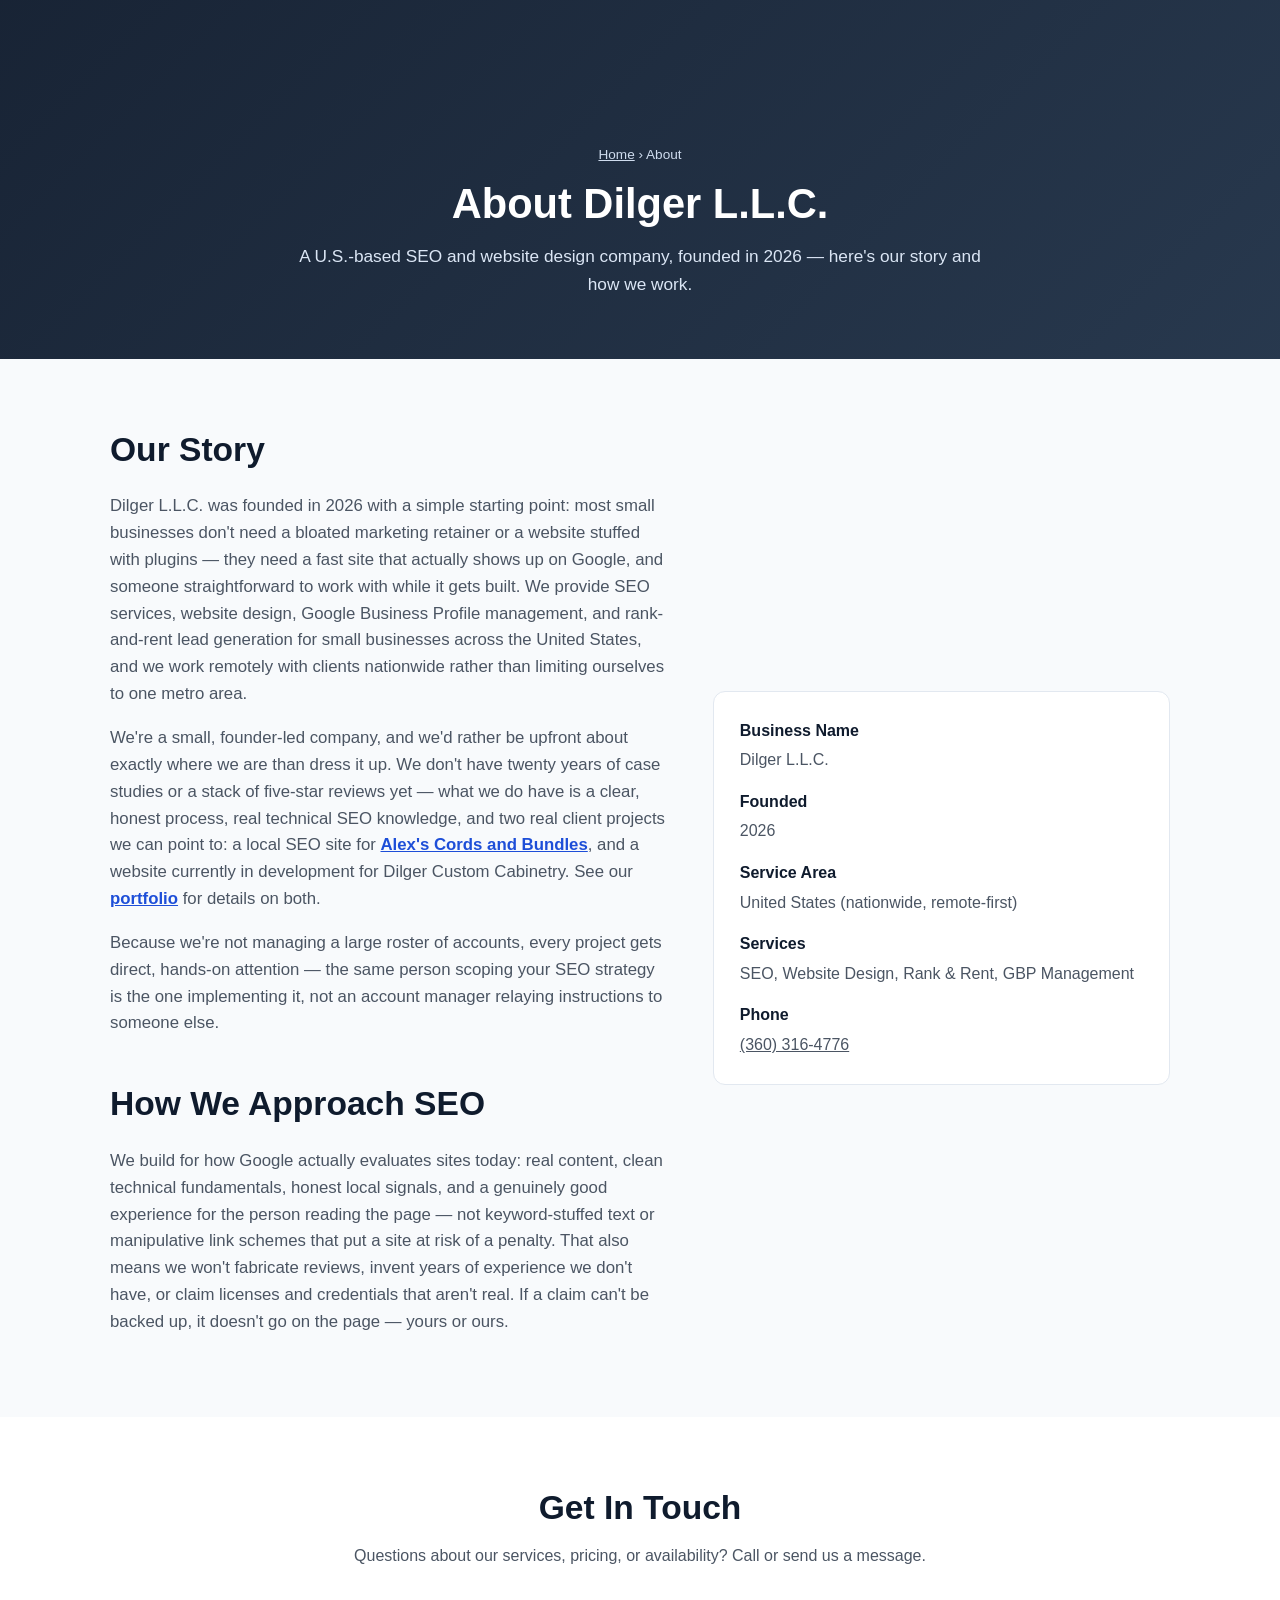
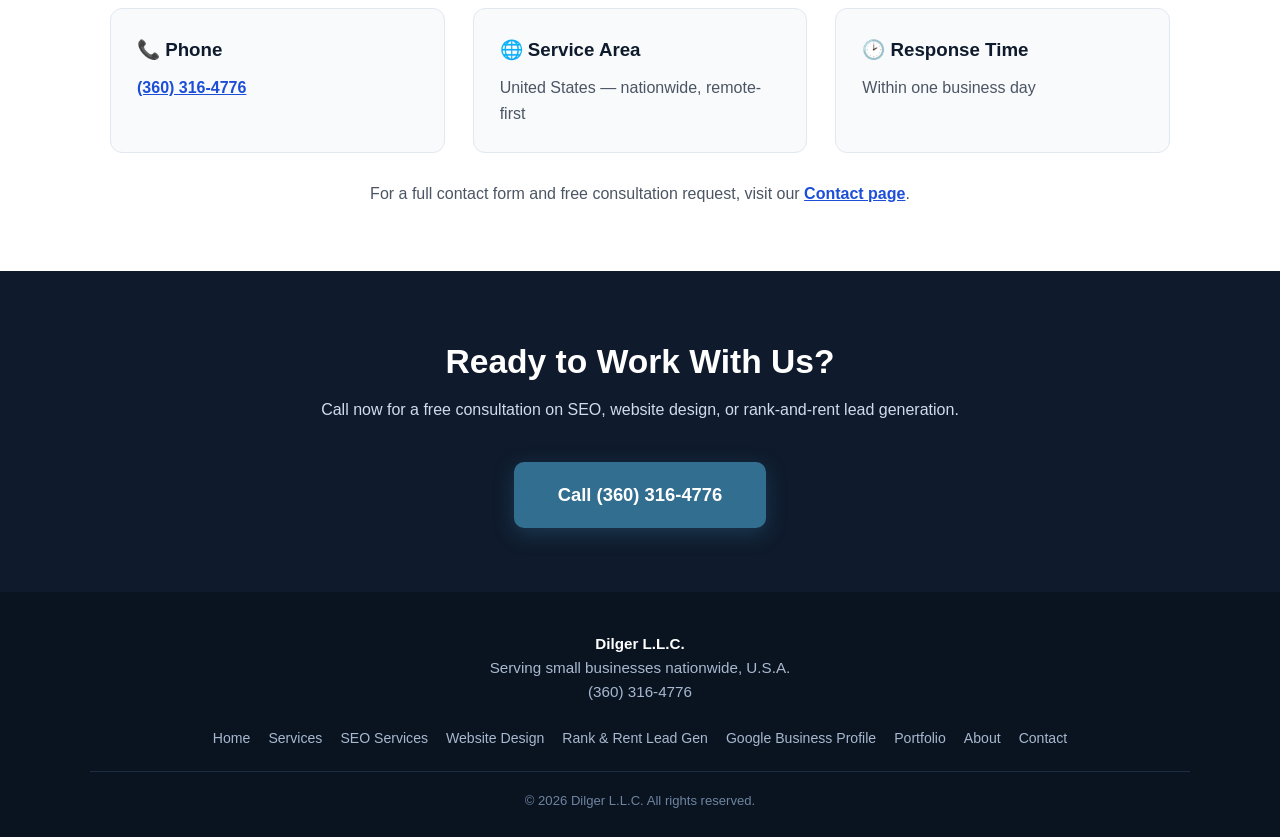
==== about.html @ 8f2fdc5e "Rebrand accent color to Columbia blue with new D-mark logo Replace the orange/rust accent palette wi" ====
<!DOCTYPE html>
<html lang="en">
<head>
<meta charset="UTF-8">
<meta name="viewport" content="width=device-width, initial-scale=1.0">

<script async src="https://www.googletagmanager.com/gtag/js?id=G-XXXXXXXXXX"></script>
<script>
  window.dataLayer = window.dataLayer || [];
  function gtag(){dataLayer.push(arguments);}
  gtag('js', new Date());
  gtag('config', 'G-XXXXXXXXXX');
</script>

<title>About Dilger L.L.C. | SEO &amp; Web Design Agency</title>
<meta name="description" content="Dilger L.L.C. is a U.S.-based SEO and website design company founded in 2026, helping small businesses get found and get more customers.">
<link rel="canonical" href="https://www.dilgerllc.com/about.html">

<meta property="og:type" content="website">
<meta property="og:title" content="About Dilger L.L.C. | SEO &amp; Web Design Agency">
<meta property="og:description" content="A U.S.-based SEO and website design company founded in 2026, helping small businesses get found and get more customers.">
<meta property="og:url" content="https://www.dilgerllc.com/about.html">
<meta property="og:image" content="https://www.dilgerllc.com/images/og-image.png">
<meta property="og:locale" content="en_US">

<meta name="twitter:card" content="summary_large_image">
<meta name="twitter:title" content="About Dilger L.L.C.">
<meta name="twitter:description" content="A U.S.-based SEO and website design company founded in 2026.">
<meta name="twitter:image" content="https://www.dilgerllc.com/images/og-image.png">

<link rel="icon" href="/favicon.svg" type="image/svg+xml">
<link rel="apple-touch-icon" href="/apple-touch-icon.png">

<script type="application/ld+json">
{
  "@context": "https://schema.org",
  "@type": "ProfessionalService",
  "name": "Dilger L.L.C.",
  "image": "https://www.dilgerllc.com/images/og-image.png",
  "telephone": "+1-360-316-4776",
  "foundingDate": "2026",
  "areaServed": { "@type": "Country", "name": "United States" },
  "url": "https://www.dilgerllc.com/about.html",
  "description": "Dilger L.L.C. is a U.S.-based SEO and website design company founded in 2026, helping small businesses get found and get more customers."
}
</script>
<link rel="stylesheet" href="css/main.css">
</head>
<body>

<header class="site-header">
  <div class="header-inner">
    <a href="index.html" class="brand">
      <svg class="brand-logo" viewBox="0 0 64 64" xmlns="http://www.w3.org/2000/svg" aria-hidden="true">
        <rect width="64" height="64" rx="14" fill="#0f1b2d"/>
        <text x="24" y="44" font-family="Arial, Helvetica, sans-serif" font-size="32" font-weight="800" fill="#b9d9eb" text-anchor="middle">D</text>
        <path d="M40 44 L48 52" stroke="#b9d9eb" stroke-width="6" fill="none" stroke-linecap="round"/>
        <path d="M48 52 L44 58" stroke="#b9d9eb" stroke-width="3.5" fill="none" stroke-linecap="round"/>
      </svg>
      Dilger <span>L.L.C.</span>
    </a>
    <button class="nav-toggle" id="navToggle" aria-label="Toggle navigation" aria-expanded="false">&#9776;</button>
    <nav class="main-nav" id="mainNav">
      <a href="services.html">Services</a>
      <a href="portfolio.html">Portfolio</a>
      <a href="about.html">About</a>
      <a href="contact.html">Contact</a>
      <a href="tel:+13603164776" class="call-btn" onclick="trackCall('header_phone_button')">Call (360) 316-4776</a>
    </nav>
  </div>
</header>

<main id="top">

  <section class="page-hero">
    <div class="container">
      <p class="breadcrumb"><a href="index.html">Home</a> &rsaquo; About</p>
      <h1>About Dilger L.L.C.</h1>
      <p class="subhead">A U.S.-based SEO and website design company, founded in 2026 &mdash; here's our story and how we work.</p>
    </div>
  </section>

  <section class="about-section">
    <div class="container">
      <div>
        <h2 class="section-title" style="text-align:left;">Our Story</h2>
        <p>Dilger L.L.C. was founded in 2026 with a simple starting point: most small businesses don't need a bloated marketing retainer or a website stuffed with plugins &mdash; they need a fast site that actually shows up on Google, and someone straightforward to work with while it gets built. We provide SEO services, website design, Google Business Profile management, and rank-and-rent lead generation for small businesses across the United States, and we work remotely with clients nationwide rather than limiting ourselves to one metro area.</p>
        <p>We're a small, founder-led company, and we'd rather be upfront about exactly where we are than dress it up. We don't have twenty years of case studies or a stack of five-star reviews yet &mdash; what we do have is a clear, honest process, real technical SEO knowledge, and two real client projects we can point to: a local SEO site for <a href="https://www.alexscordsbundles.com/" target="_blank" rel="noopener noreferrer" style="color:var(--brand-primary-dark); font-weight:600;">Alex's Cords and Bundles</a>, and a website currently in development for Dilger Custom Cabinetry. See our <a href="portfolio.html" style="color:var(--brand-primary-dark); font-weight:600;">portfolio</a> for details on both.</p>
        <p>Because we're not managing a large roster of accounts, every project gets direct, hands-on attention &mdash; the same person scoping your SEO strategy is the one implementing it, not an account manager relaying instructions to someone else.</p>

        <h2 class="section-title" style="text-align:left; margin-top:40px;">How We Approach SEO</h2>
        <p>We build for how Google actually evaluates sites today: real content, clean technical fundamentals, honest local signals, and a genuinely good experience for the person reading the page &mdash; not keyword-stuffed text or manipulative link schemes that put a site at risk of a penalty. That also means we won't fabricate reviews, invent years of experience we don't have, or claim licenses and credentials that aren't real. If a claim can't be backed up, it doesn't go on the page &mdash; yours or ours.</p>
      </div>
      <div class="about-facts">
        <dl>
          <dt>Business Name</dt>
          <dd>Dilger L.L.C.</dd>
          <dt>Founded</dt>
          <dd>2026</dd>
          <dt>Service Area</dt>
          <dd>United States (nationwide, remote-first)</dd>
          <dt>Services</dt>
          <dd>SEO, Website Design, Rank &amp; Rent, GBP Management</dd>
          <dt>Phone</dt>
          <dd><a class="plain-link" href="tel:+13603164776" onclick="trackCall('about_phone_button')">(360) 316-4776</a></dd>
        </dl>
      </div>
    </div>
  </section>

  <!-- Contact -->
  <section class="contact-section" id="contact">
    <div class="container">
      <h2 class="section-title">Get In Touch</h2>
      <p class="section-sub">Questions about our services, pricing, or availability? Call or send us a message.</p>

      <div class="contact-grid">
        <div class="contact-card">
          <h3>&#128222; Phone</h3>
          <p><a class="plain-link" href="tel:+13603164776" onclick="trackCall('about_contact_phone_button')">(360) 316-4776</a></p>
        </div>
        <div class="contact-card">
          <h3>&#127760; Service Area</h3>
          <p>United States &mdash; nationwide, remote-first</p>
        </div>
        <div class="contact-card">
          <h3>&#128337; Response Time</h3>
          <p>Within one business day</p>
        </div>
      </div>

      <p style="text-align:center; max-width:640px; margin:28px auto 0; color:var(--text-muted);">For a full contact form and free consultation request, visit our <a href="contact.html" style="color:var(--brand-primary-dark); font-weight:600;">Contact page</a>.</p>
    </div>
  </section>

  <section class="cta-section">
    <div class="container">
      <h2 class="section-title">Ready to Work With Us?</h2>
      <p class="section-sub">Call now for a free consultation on SEO, website design, or rank-and-rent lead generation.</p>
      <a href="tel:+13603164776" class="btn-primary" onclick="trackCall('final_cta_phone_button')">Call (360) 316-4776</a>
    </div>
  </section>

</main>

<footer class="site-footer">
  <div class="footer-inner">
    <div class="footer-nap">
      <strong>Dilger L.L.C.</strong><br>
      Serving small businesses nationwide, U.S.A.<br>
      (360) 316-4776
    </div>

    <nav class="footer-sitemap" aria-label="Site links">
      <a href="index.html">Home</a>
      <a href="services.html">Services</a>
      <a href="seo-services.html">SEO Services</a>
      <a href="website-design.html">Website Design</a>
      <a href="rank-and-rent.html">Rank &amp; Rent Lead Gen</a>
      <a href="google-business-profile.html">Google Business Profile</a>
      <a href="portfolio.html">Portfolio</a>
      <a href="about.html">About</a>
      <a href="contact.html">Contact</a>
    </nav>

    <div class="footer-bottom">
      &copy; <span id="year"></span> Dilger L.L.C. All rights reserved.
    </div>
  </div>
</footer>

<script src="js/main.js"></script>
</body>
</html>
---- css/main.css ----
:root {
  --brand-dark: #0f1b2d;
  --brand-dark-2: #16283f;
  --brand-primary: #2563eb;
  --brand-primary-dark: #1d4ed8;
  --brand-accent: #326e8f;
  --brand-accent-dark: #244f68;
  --brand-accent-light: #b9d9eb;
  --text-main: #111827;
  --text-muted: #4b5563;
  --bg-light: #f8fafc;
  --border-color: #e2e8f0;
  --star-empty: #cbd5e1;
}

* { box-sizing: border-box; }
html { scroll-behavior: smooth; }
body {
  margin: 0;
  font-family: -apple-system, BlinkMacSystemFont, "Segoe UI", Roboto, Helvetica, Arial, sans-serif;
  color: var(--text-main);
  background: var(--bg-light);
  line-height: 1.6;
}
img { max-width: 100%; display: block; }
a { color: inherit; }
.container { max-width: 1100px; margin: 0 auto; padding: 0 20px; }

/* Header */
header.site-header {
  background: var(--brand-dark);
  color: #fff;
  position: fixed;
  top: 0;
  left: 0;
  right: 0;
  z-index: 50;
  opacity: 0;
  transform: translateY(-8px);
  pointer-events: none;
  transition: opacity 0.4s ease, transform 0.4s ease;
}
header.site-header.visible {
  opacity: 1;
  transform: translateY(0);
  pointer-events: auto;
}
.header-inner {
  display: flex;
  align-items: center;
  justify-content: space-between;
  padding: 12px 20px;
  max-width: 1100px;
  margin: 0 auto;
}
.brand {
  display: flex;
  align-items: center;
  gap: 10px;
  font-size: 1.25rem;
  font-weight: 700;
  color: #fff;
  text-decoration: none;
  letter-spacing: 0.2px;
}
.brand-logo { width: 42px; height: 42px; flex: 0 0 auto; }
.brand span { color: var(--brand-accent-light); }
nav.main-nav { display: flex; gap: 20px; align-items: center; }
nav.main-nav a {
  color: #e5edf7;
  text-decoration: none;
  font-weight: 600;
  font-size: 0.95rem;
}
nav.main-nav a:hover { color: var(--brand-accent-light); }
.call-btn {
  background: var(--brand-accent);
  color: #fff !important;
  padding: 9px 18px;
  border-radius: 6px;
  font-weight: 700;
  text-decoration: none;
  white-space: nowrap;
}
.call-btn:hover { background: var(--brand-accent-dark); }

/* Hero */
.hero {
  background: linear-gradient(135deg, #0f1b2d, #16283f 60%, #1d3a5f);
  color: #fff;
  padding: 150px 20px 120px;
  min-height: 620px;
  display: flex;
  flex-direction: column;
  justify-content: center;
  text-align: center;
  position: relative;
  overflow: hidden;
}
.hero-graphic {
  position: absolute;
  inset: 0;
  z-index: 0;
  opacity: 0.5;
}
.hero .container { position: relative; z-index: 1; }
.hero h1 {
  font-size: clamp(1.9rem, 4vw, 3rem);
  margin: 0 0 14px;
  font-weight: 800;
  line-height: 1.15;
}
.hero p.subhead {
  font-size: 1.15rem;
  max-width: 680px;
  margin: 0 auto 30px;
  color: #dbe6f5;
}
.hero-ctas { display: flex; gap: 24px; justify-content: center; flex-wrap: wrap; margin-top: 20px; }
.btn-primary {
  background: var(--brand-accent);
  color: #fff;
  padding: 18px 44px;
  border-radius: 10px;
  text-decoration: none;
  font-weight: 700;
  font-size: 1.15rem;
  display: inline-block;
  border: none;
  cursor: pointer;
  box-shadow: 0 6px 20px rgba(50, 110, 143, 0.35);
  transition: all 0.3s ease;
}
.btn-primary:hover {
  background: var(--brand-accent-dark);
  box-shadow: 0 8px 28px rgba(50, 110, 143, 0.5);
  transform: translateY(-2px);
}
.btn-secondary {
  background: transparent;
  color: #fff;
  padding: 16px 42px;
  border-radius: 10px;
  text-decoration: none;
  font-weight: 700;
  font-size: 1.15rem;
  border: 2.5px solid #fff;
  cursor: pointer;
  transition: all 0.3s ease;
}
.btn-secondary:hover {
  background: rgba(255,255,255,0.15);
  transform: translateY(-2px);
}
.hero-badges {
  margin-top: 34px;
  display: flex;
  gap: 28px;
  justify-content: center;
  flex-wrap: wrap;
  font-size: 0.95rem;
  color: #cfdcee;
}
.hero-badges span { white-space: nowrap; }

/* Page hero (service / sub pages) */
.page-hero {
  background: linear-gradient(135deg, rgba(15,27,45,0.96), rgba(22,40,63,0.92));
  color: #fff;
  padding: 130px 20px 60px;
  text-align: center;
}
.page-hero .breadcrumb {
  font-size: 0.85rem;
  color: #cfdcee;
  margin-bottom: 14px;
}
.page-hero .breadcrumb a { color: #cfdcee; text-decoration: underline; }
.page-hero .breadcrumb a:hover { color: #fff; }
.page-hero h1 {
  font-size: clamp(1.7rem, 3.6vw, 2.6rem);
  margin: 0 0 14px;
  font-weight: 800;
  line-height: 1.2;
}
.page-hero p.subhead {
  font-size: 1.08rem;
  max-width: 700px;
  margin: 0 auto;
  color: #dbe6f5;
}

/* Section generic */
section { padding: 64px 20px; }
h2.section-title {
  font-size: clamp(1.5rem, 3vw, 2.1rem);
  text-align: center;
  margin: 0 0 8px;
  color: var(--brand-dark);
}
p.section-sub {
  text-align: center;
  color: var(--text-muted);
  max-width: 640px;
  margin: 0 auto 40px;
}

/* Keyword-rich content section (service pages) */
.content-section { background: #fff; }
.content-section .container { max-width: 860px; }
.content-section h2 { color: var(--brand-dark); font-size: 1.6rem; margin: 0 0 16px; }
.content-section h3 { color: var(--brand-dark); font-size: 1.25rem; margin: 32px 0 12px; }
.content-section p { color: var(--text-muted); font-size: 1.02rem; margin: 0 0 16px; }
.content-section ul { color: var(--text-muted); font-size: 1.02rem; padding-left: 22px; margin: 0 0 16px; }
.content-section li { margin-bottom: 6px; }
.content-section p a:not(.btn-primary):not(.btn-secondary),
.content-section li a:not(.btn-primary):not(.btn-secondary) {
  color: var(--brand-primary-dark);
  text-decoration: underline;
  font-weight: 600;
}
.faq-item { margin-bottom: 20px; }
.faq-item h4 {
  color: var(--brand-dark);
  font-size: 1.05rem;
  margin: 0 0 6px;
}
.faq-item p { margin: 0; }

/* Services grid (homepage + services hub) */
.services-section { background: #fff; }
.services-grid {
  display: grid;
  grid-template-columns: repeat(auto-fit, minmax(240px, 1fr));
  gap: 22px;
}
.service-card {
  background: var(--bg-light);
  border: 1px solid var(--border-color);
  border-radius: 12px;
  padding: 28px 24px;
  text-align: center;
}
.service-card .icon { width: 46px; height: 46px; margin: 0 auto 12px; }
.service-card h3 { margin: 0 0 8px; color: var(--brand-dark); }
.service-card p { color: var(--text-muted); margin: 0 0 4px; font-size: 0.97rem; }
.service-card a.service-link {
  display: inline-block;
  margin-top: 10px;
  color: var(--brand-primary-dark);
  font-weight: 700;
  text-decoration: underline;
  font-size: 0.92rem;
}

/* Process steps */
.process-section { background: var(--bg-light); }
.process-grid {
  display: grid;
  grid-template-columns: repeat(auto-fit, minmax(220px, 1fr));
  gap: 22px;
  max-width: 1000px;
  margin: 0 auto;
}
.process-step {
  background: #fff;
  border: 1px solid var(--border-color);
  border-radius: 12px;
  padding: 26px 22px;
  position: relative;
}
.process-step .step-num {
  display: inline-flex;
  align-items: center;
  justify-content: center;
  width: 36px;
  height: 36px;
  border-radius: 50%;
  background: var(--brand-dark);
  color: var(--brand-accent-light);
  font-weight: 800;
  font-size: 1rem;
  margin-bottom: 14px;
}
.process-step h3 { margin: 0 0 8px; color: var(--brand-dark); font-size: 1.05rem; }
.process-step p { margin: 0; color: var(--text-muted); font-size: 0.94rem; }

/* Portfolio */
.portfolio-section { background: #fff; }
.portfolio-grid {
  display: grid;
  grid-template-columns: repeat(auto-fit, minmax(300px, 1fr));
  gap: 28px;
}
.portfolio-card {
  border: 1px solid var(--border-color);
  border-radius: 14px;
  overflow: hidden;
  background: var(--bg-light);
  transition: transform 0.2s, box-shadow 0.2s;
}
.portfolio-card:hover { transform: translateY(-3px); box-shadow: 0 10px 26px rgba(15,27,45,0.12); }
.browser-mock {
  background: var(--brand-dark);
}
.browser-mock .browser-bar {
  display: flex;
  align-items: center;
  gap: 8px;
  padding: 10px 14px;
  background: #0a1420;
}
.browser-bar .dot { width: 10px; height: 10px; border-radius: 50%; background: #3a4a60; }
.browser-bar .url-pill {
  flex: 1;
  margin-left: 8px;
  background: #16283f;
  color: #9fb3cc;
  border-radius: 20px;
  padding: 4px 12px;
  font-size: 0.78rem;
  overflow: hidden;
  text-overflow: ellipsis;
  white-space: nowrap;
}
.browser-mock .mock-body {
  padding: 34px 20px;
  text-align: center;
  color: #fff;
  background: linear-gradient(135deg, var(--card-color-1, #2563eb), var(--card-color-2, #0f1b2d));
}
.browser-mock .mock-body .mock-name {
  font-weight: 800;
  font-size: 1.3rem;
  margin-bottom: 6px;
}
.browser-mock .mock-body .mock-niche {
  font-size: 0.85rem;
  color: rgba(255,255,255,0.85);
  text-transform: uppercase;
  letter-spacing: 0.06em;
}
.portfolio-card .portfolio-body { padding: 22px 24px; }
.portfolio-card h3 { margin: 0 0 8px; color: var(--brand-dark); font-size: 1.15rem; }
.portfolio-card p { margin: 0 0 12px; color: var(--text-muted); font-size: 0.95rem; }
.portfolio-tags { display: flex; gap: 8px; flex-wrap: wrap; margin-bottom: 12px; }
.portfolio-tags span {
  background: #eef2ff;
  color: var(--brand-primary-dark);
  font-size: 0.78rem;
  font-weight: 700;
  padding: 4px 10px;
  border-radius: 20px;
}
.portfolio-card a.portfolio-link {
  color: var(--brand-primary-dark);
  font-weight: 700;
  text-decoration: underline;
  font-size: 0.92rem;
}
.portfolio-status {
  display: inline-block;
  font-size: 0.75rem;
  font-weight: 700;
  padding: 3px 10px;
  border-radius: 20px;
  background: #fef3e2;
  color: var(--brand-accent-dark);
  margin-bottom: 10px;
}

/* About / trust */
.about-section .container {
  display: grid;
  grid-template-columns: 1.1fr 0.9fr;
  gap: 44px;
  align-items: center;
}
.about-section h2 { text-align: left; }
.about-section p { color: var(--text-muted); font-size: 1.05rem; }
.about-facts {
  background: #fff;
  border: 1px solid var(--border-color);
  border-radius: 12px;
  padding: 26px;
}
.about-facts dl { margin: 0; }
.about-facts dt {
  font-weight: 700;
  color: var(--brand-dark);
  margin-top: 16px;
}
.about-facts dt:first-child { margin-top: 0; }
.about-facts dd { margin: 4px 0 0; color: var(--text-muted); }

/* Reviews (honest empty state, no fabricated reviews) */
.reviews-section {
  background: linear-gradient(180deg, #fff, var(--bg-light));
  text-align: center;
}
.reviews-visual {
  position: relative;
  max-width: 480px;
  margin: 0 auto;
}
.stars-empty {
  display: flex;
  justify-content: center;
  gap: 6px;
  margin-bottom: 18px;
}
.stars-empty svg { width: 30px; height: 30px; fill: none; stroke: var(--star-empty); stroke-width: 1.5; }
.no-reviews-box {
  max-width: 480px;
  margin: 0 auto;
  background: #fff;
  border: 1px solid var(--border-color);
  border-radius: 14px;
  padding: 36px 28px;
  box-shadow: 0 10px 30px rgba(15,27,45,0.1);
}
.no-reviews-box h3 { margin: 0 0 8px; color: var(--brand-dark); font-size: 1.2rem; }
.no-reviews-box p { color: var(--text-muted); margin: 0 0 20px; }

/* Contact cards */
.contact-section { background: #fff; }
.contact-grid {
  display: grid;
  grid-template-columns: repeat(auto-fit, minmax(240px, 1fr));
  gap: 28px;
}
.contact-card {
  background: var(--bg-light);
  border: 1px solid var(--border-color);
  border-radius: 12px;
  padding: 26px;
}
.contact-card h3 {
  margin: 0 0 10px;
  color: var(--brand-dark);
  display: flex;
  align-items: center;
  gap: 8px;
}
.contact-card p { margin: 0; color: var(--text-muted); }
.contact-card a.plain-link { text-decoration: underline; font-weight: 600; color: var(--brand-primary-dark); }

/* Contact form */
.contact-form-section {
  background: var(--bg-light);
  padding: 80px 20px;
}
.contact-form {
  max-width: 600px;
  margin: 0 auto;
  display: grid;
  gap: 22px;
  background: #fff;
  padding: 40px;
  border-radius: 16px;
  box-shadow: 0 4px 16px rgba(15,27,45,0.08);
  border: 1px solid var(--border-color);
}
.form-group { display: flex; flex-direction: column; }
.form-group label {
  font-weight: 700;
  color: var(--brand-dark);
  margin-bottom: 8px;
  font-size: 0.95rem;
}
.form-group input,
.form-group select,
.form-group textarea {
  padding: 12px 14px;
  border: 1.5px solid #d3dce6;
  border-radius: 8px;
  font-family: inherit;
  font-size: 1rem;
  color: var(--brand-dark);
  transition: border-color 0.3s ease;
}
.form-group input:focus,
.form-group select:focus,
.form-group textarea:focus {
  outline: none;
  border-color: var(--brand-primary);
  box-shadow: 0 0 0 3px rgba(37, 99, 235, 0.12);
}
.form-group textarea { resize: vertical; min-height: 120px; }
.contact-form button[type="submit"] { margin-top: 10px; }
.hidden-field { position: absolute; left: -9999px; }
.form-status {
  max-width: 600px;
  margin: 16px auto 0;
  font-size: 0.95rem;
  font-weight: 600;
  text-align: center;
}
.form-status.success { color: #15803d; }
.form-status.error { color: #dc2626; }

/* Final CTA */
.cta-section {
  background: var(--brand-dark);
  color: #fff;
  text-align: center;
}
.cta-section h2 { color: #fff; }
.cta-section p.section-sub { color: #cfdcee; }

/* Footer */
footer.site-footer {
  background: #0a1420;
  color: #b8c6da;
  padding: 40px 20px 26px;
}
.footer-inner {
  max-width: 1100px;
  margin: 0 auto;
  display: flex;
  flex-direction: column;
  align-items: center;
  gap: 22px;
  text-align: center;
}
.footer-nap { font-size: 0.95rem; color: #a7b8cf; }
.footer-nap strong { color: #fff; }
.footer-sitemap {
  display: flex;
  flex-wrap: wrap;
  justify-content: center;
  gap: 8px 18px;
  font-size: 0.88rem;
}
.footer-sitemap a { color: #a7b8cf; text-decoration: none; }
.footer-sitemap a:hover { color: #fff; text-decoration: underline; }
.footer-bottom {
  font-size: 0.82rem;
  color: #6f83a0;
  border-top: 1px solid #1c2e45;
  padding-top: 18px;
  width: 100%;
  text-align: center;
}

/* Mobile nav */
.nav-toggle { display: none; background: none; border: none; color: #fff; font-size: 1.6rem; cursor: pointer; }

@media (max-width: 780px) {
  .about-section .container { grid-template-columns: 1fr; }
  nav.main-nav {
    position: absolute;
    top: 100%;
    left: 0;
    right: 0;
    background: var(--brand-dark);
    flex-direction: column;
    padding: 16px 20px;
    gap: 14px;
    display: none;
  }
  nav.main-nav.open { display: flex; }
  .nav-toggle { display: block; }
  header.site-header { position: sticky; }
}
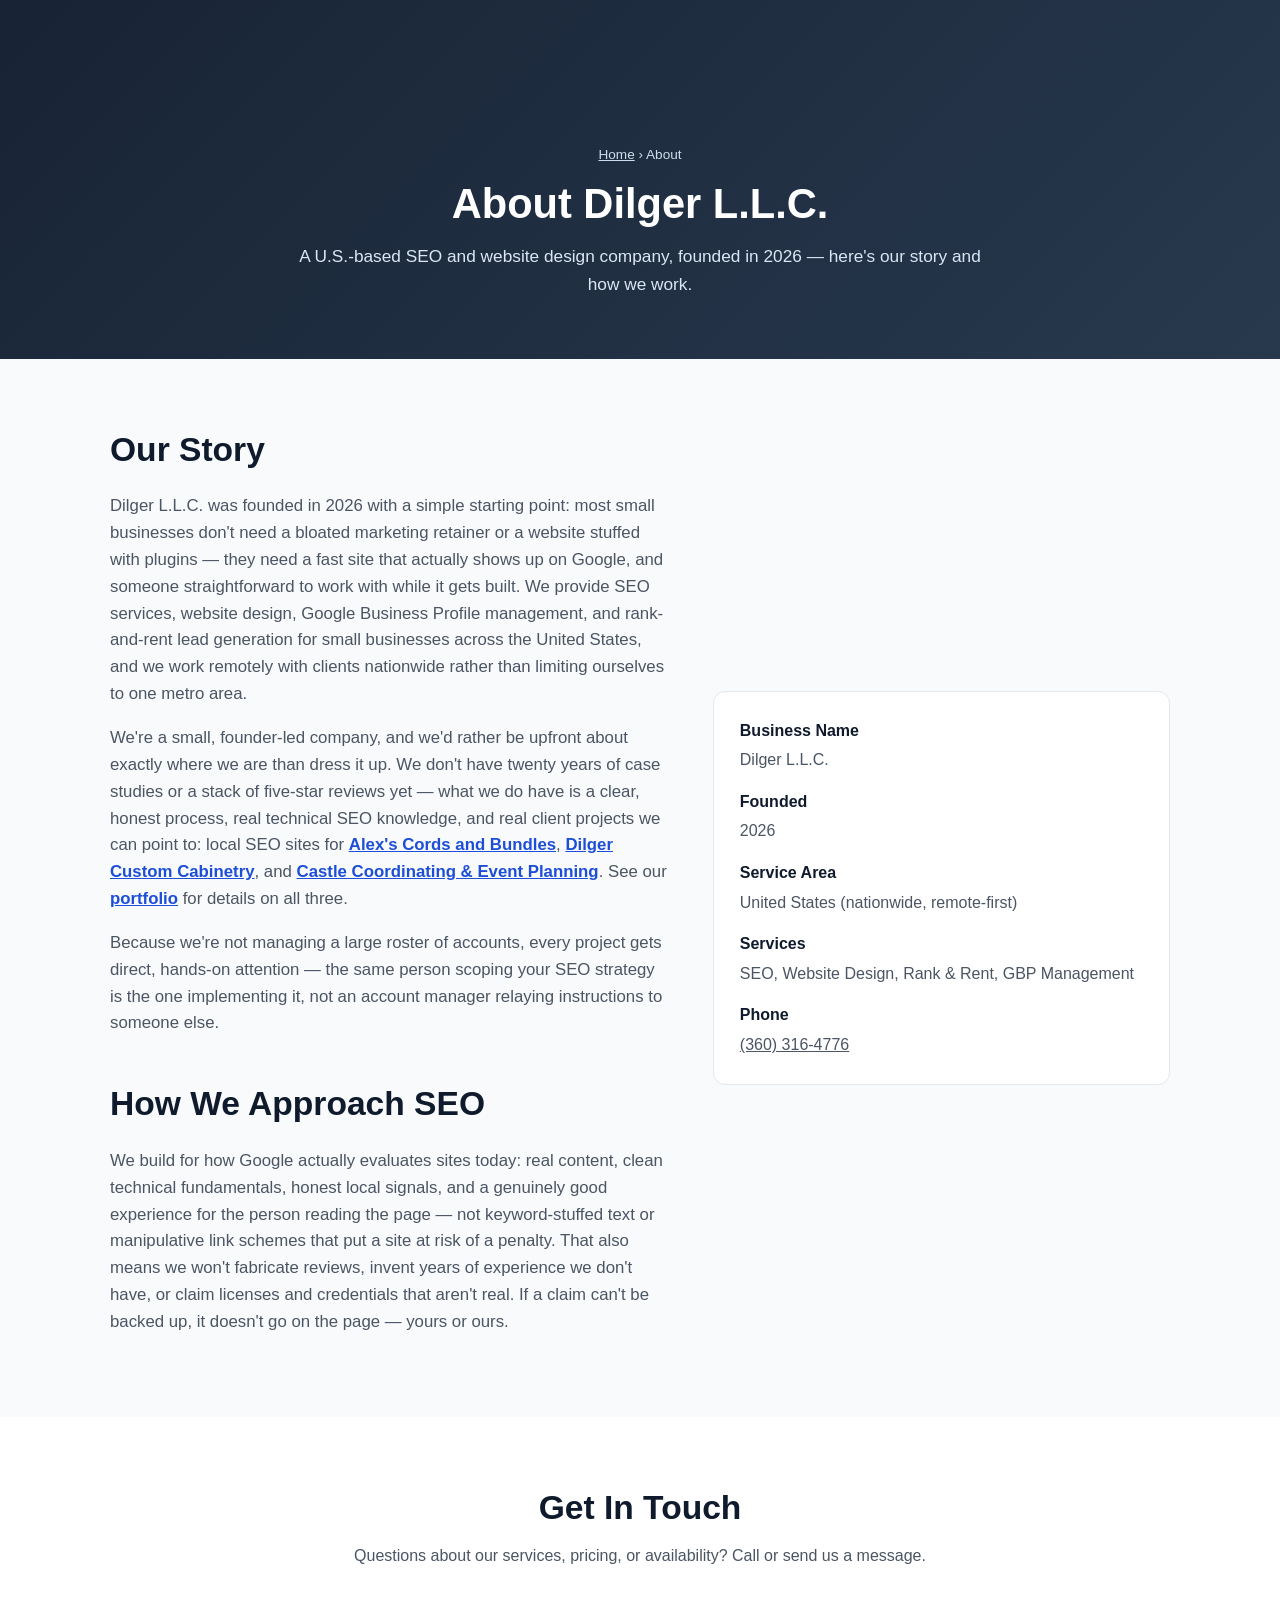
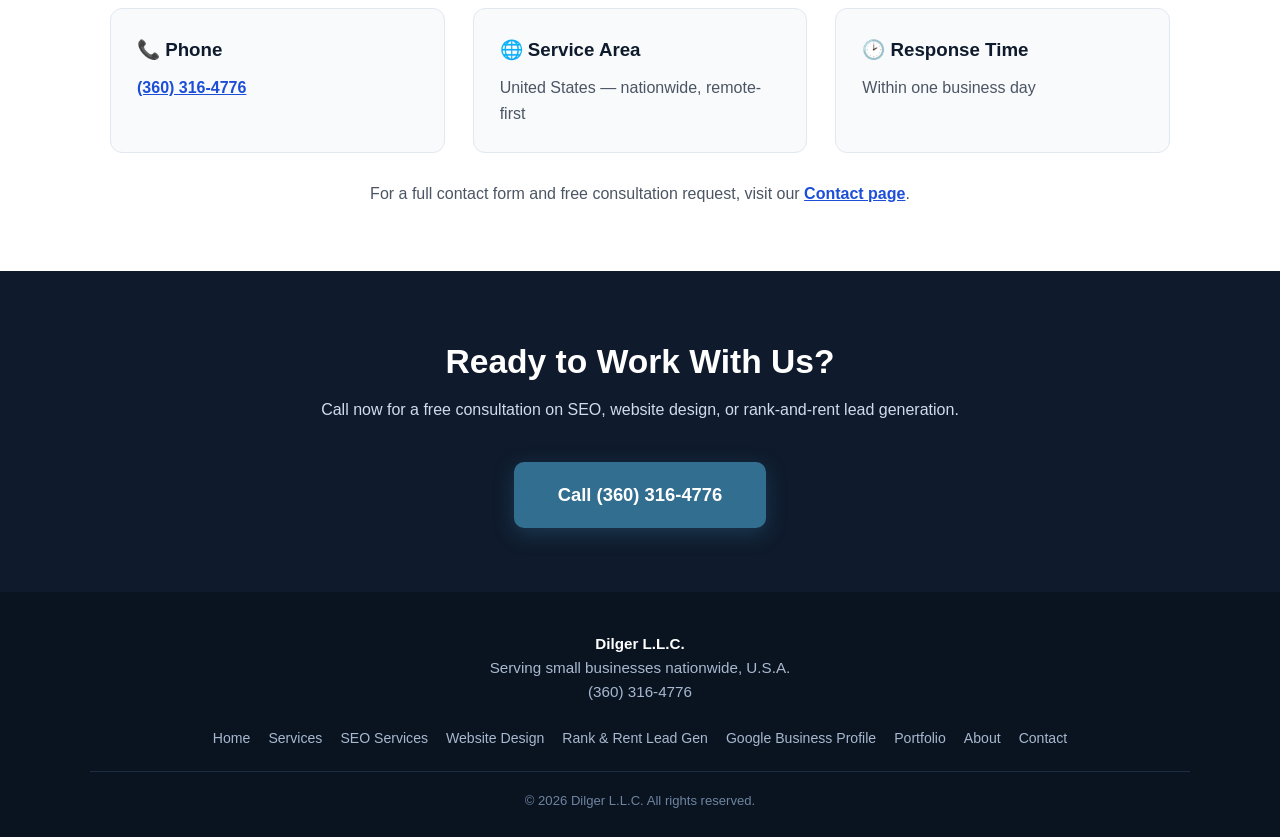
==== commit 7de594e5: "Revert hero background, add real portfolio photos, fix heading wraps - Restore the original polyline" ====
--- a/about.html
+++ b/about.html
@@ -4,12 +4,12 @@
 <meta charset="UTF-8">
 <meta name="viewport" content="width=device-width, initial-scale=1.0">
 
-<script async src="https://www.googletagmanager.com/gtag/js?id=G-XXXXXXXXXX"></script>
+<script async src="https://www.googletagmanager.com/gtag/js?id=G-BYFMXBLGSC"></script>
 <script>
   window.dataLayer = window.dataLayer || [];
   function gtag(){dataLayer.push(arguments);}
   gtag('js', new Date());
-  gtag('config', 'G-XXXXXXXXXX');
+  gtag('config', 'G-BYFMXBLGSC');
 </script>
 
 <title>About Dilger L.L.C. | SEO &amp; Web Design Agency</title>
@@ -28,7 +28,7 @@
 <meta name="twitter:description" content="A U.S.-based SEO and website design company founded in 2026.">
 <meta name="twitter:image" content="https://www.dilgerllc.com/images/og-image.png">
 
-<link rel="icon" href="/favicon.svg" type="image/svg+xml">
+<link rel="icon" href="/favicon.png" type="image/png">
 <link rel="apple-touch-icon" href="/apple-touch-icon.png">
 
 <script type="application/ld+json">
@@ -51,12 +51,7 @@
 <header class="site-header">
   <div class="header-inner">
     <a href="index.html" class="brand">
-      <svg class="brand-logo" viewBox="0 0 64 64" xmlns="http://www.w3.org/2000/svg" aria-hidden="true">
-        <rect width="64" height="64" rx="14" fill="#0f1b2d"/>
-        <text x="24" y="44" font-family="Arial, Helvetica, sans-serif" font-size="32" font-weight="800" fill="#b9d9eb" text-anchor="middle">D</text>
-        <path d="M40 44 L48 52" stroke="#b9d9eb" stroke-width="6" fill="none" stroke-linecap="round"/>
-        <path d="M48 52 L44 58" stroke="#b9d9eb" stroke-width="3.5" fill="none" stroke-linecap="round"/>
-      </svg>
+      <img class="brand-logo" src="images/logo-icon.png" alt="Dilger L.L.C. logo" width="42" height="42">
       Dilger <span>L.L.C.</span>
     </a>
     <button class="nav-toggle" id="navToggle" aria-label="Toggle navigation" aria-expanded="false">&#9776;</button>
@@ -75,7 +70,7 @@
   <section class="page-hero">
     <div class="container">
       <p class="breadcrumb"><a href="index.html">Home</a> &rsaquo; About</p>
-      <h1>About Dilger L.L.C.</h1>
+      <h1>About Dilger&nbsp;L.L.C.</h1>
       <p class="subhead">A U.S.-based SEO and website design company, founded in 2026 &mdash; here's our story and how we work.</p>
     </div>
   </section>
@@ -85,7 +80,7 @@
       <div>
         <h2 class="section-title" style="text-align:left;">Our Story</h2>
         <p>Dilger L.L.C. was founded in 2026 with a simple starting point: most small businesses don't need a bloated marketing retainer or a website stuffed with plugins &mdash; they need a fast site that actually shows up on Google, and someone straightforward to work with while it gets built. We provide SEO services, website design, Google Business Profile management, and rank-and-rent lead generation for small businesses across the United States, and we work remotely with clients nationwide rather than limiting ourselves to one metro area.</p>
-        <p>We're a small, founder-led company, and we'd rather be upfront about exactly where we are than dress it up. We don't have twenty years of case studies or a stack of five-star reviews yet &mdash; what we do have is a clear, honest process, real technical SEO knowledge, and two real client projects we can point to: a local SEO site for <a href="https://www.alexscordsbundles.com/" target="_blank" rel="noopener noreferrer" style="color:var(--brand-primary-dark); font-weight:600;">Alex's Cords and Bundles</a>, and a website currently in development for Dilger Custom Cabinetry. See our <a href="portfolio.html" style="color:var(--brand-primary-dark); font-weight:600;">portfolio</a> for details on both.</p>
+        <p>We're a small, founder-led company, and we'd rather be upfront about exactly where we are than dress it up. We don't have twenty years of case studies or a stack of five-star reviews yet &mdash; what we do have is a clear, honest process, real technical SEO knowledge, and real client projects we can point to: local SEO sites for <a href="https://www.alexscordsbundles.com/" target="_blank" rel="noopener noreferrer" style="color:var(--brand-primary-dark); font-weight:600;">Alex's Cords and Bundles</a>, <a href="https://dilgercustomcabinetry.com/" target="_blank" rel="noopener noreferrer" style="color:var(--brand-primary-dark); font-weight:600;">Dilger Custom Cabinetry</a>, and <a href="https://www.castlecoordinating.com/" target="_blank" rel="noopener noreferrer" style="color:var(--brand-primary-dark); font-weight:600;">Castle Coordinating &amp; Event Planning</a>. See our <a href="portfolio.html" style="color:var(--brand-primary-dark); font-weight:600;">portfolio</a> for details on all three.</p>
         <p>Because we're not managing a large roster of accounts, every project gets direct, hands-on attention &mdash; the same person scoping your SEO strategy is the one implementing it, not an account manager relaying instructions to someone else.</p>
 
         <h2 class="section-title" style="text-align:left; margin-top:40px;">How We Approach SEO</h2>
--- a/css/main.css
+++ b/css/main.css
@@ -104,6 +104,15 @@
   opacity: 0.5;
 }
 .hero .container { position: relative; z-index: 1; }
+.hero .eyebrow {
+  display: inline-block;
+  font-size: 0.85rem;
+  font-weight: 700;
+  letter-spacing: 0.14em;
+  text-transform: uppercase;
+  color: var(--brand-accent-light);
+  margin-bottom: 14px;
+}
 .hero h1 {
   font-size: clamp(1.9rem, 4vw, 3rem);
   margin: 0 0 14px;
@@ -324,18 +333,38 @@
   white-space: nowrap;
 }
 .browser-mock .mock-body {
-  padding: 34px 20px;
-  text-align: center;
-  color: #fff;
-  background: linear-gradient(135deg, var(--card-color-1, #2563eb), var(--card-color-2, #0f1b2d));
+  position: relative;
+  height: 200px;
+  overflow: hidden;
+}
+.browser-mock .mock-body .mock-photo {
+  position: absolute;
+  inset: 0;
+  width: 100%;
+  height: 100%;
+  object-fit: cover;
+  display: block;
+}
+.browser-mock .mock-body .mock-scrim {
+  position: absolute;
+  inset: 0;
+  background: linear-gradient(180deg, rgba(15,27,45,0) 45%, rgba(15,27,45,0.88) 100%);
+}
+.browser-mock .mock-body .mock-text {
+  position: absolute;
+  left: 0;
+  right: 0;
+  bottom: 0;
+  padding: 16px 20px;
+  color: #fff;
 }
 .browser-mock .mock-body .mock-name {
   font-weight: 800;
-  font-size: 1.3rem;
-  margin-bottom: 6px;
+  font-size: 1.2rem;
+  margin-bottom: 4px;
 }
 .browser-mock .mock-body .mock-niche {
-  font-size: 0.85rem;
+  font-size: 0.8rem;
   color: rgba(255,255,255,0.85);
   text-transform: uppercase;
   letter-spacing: 0.06em;
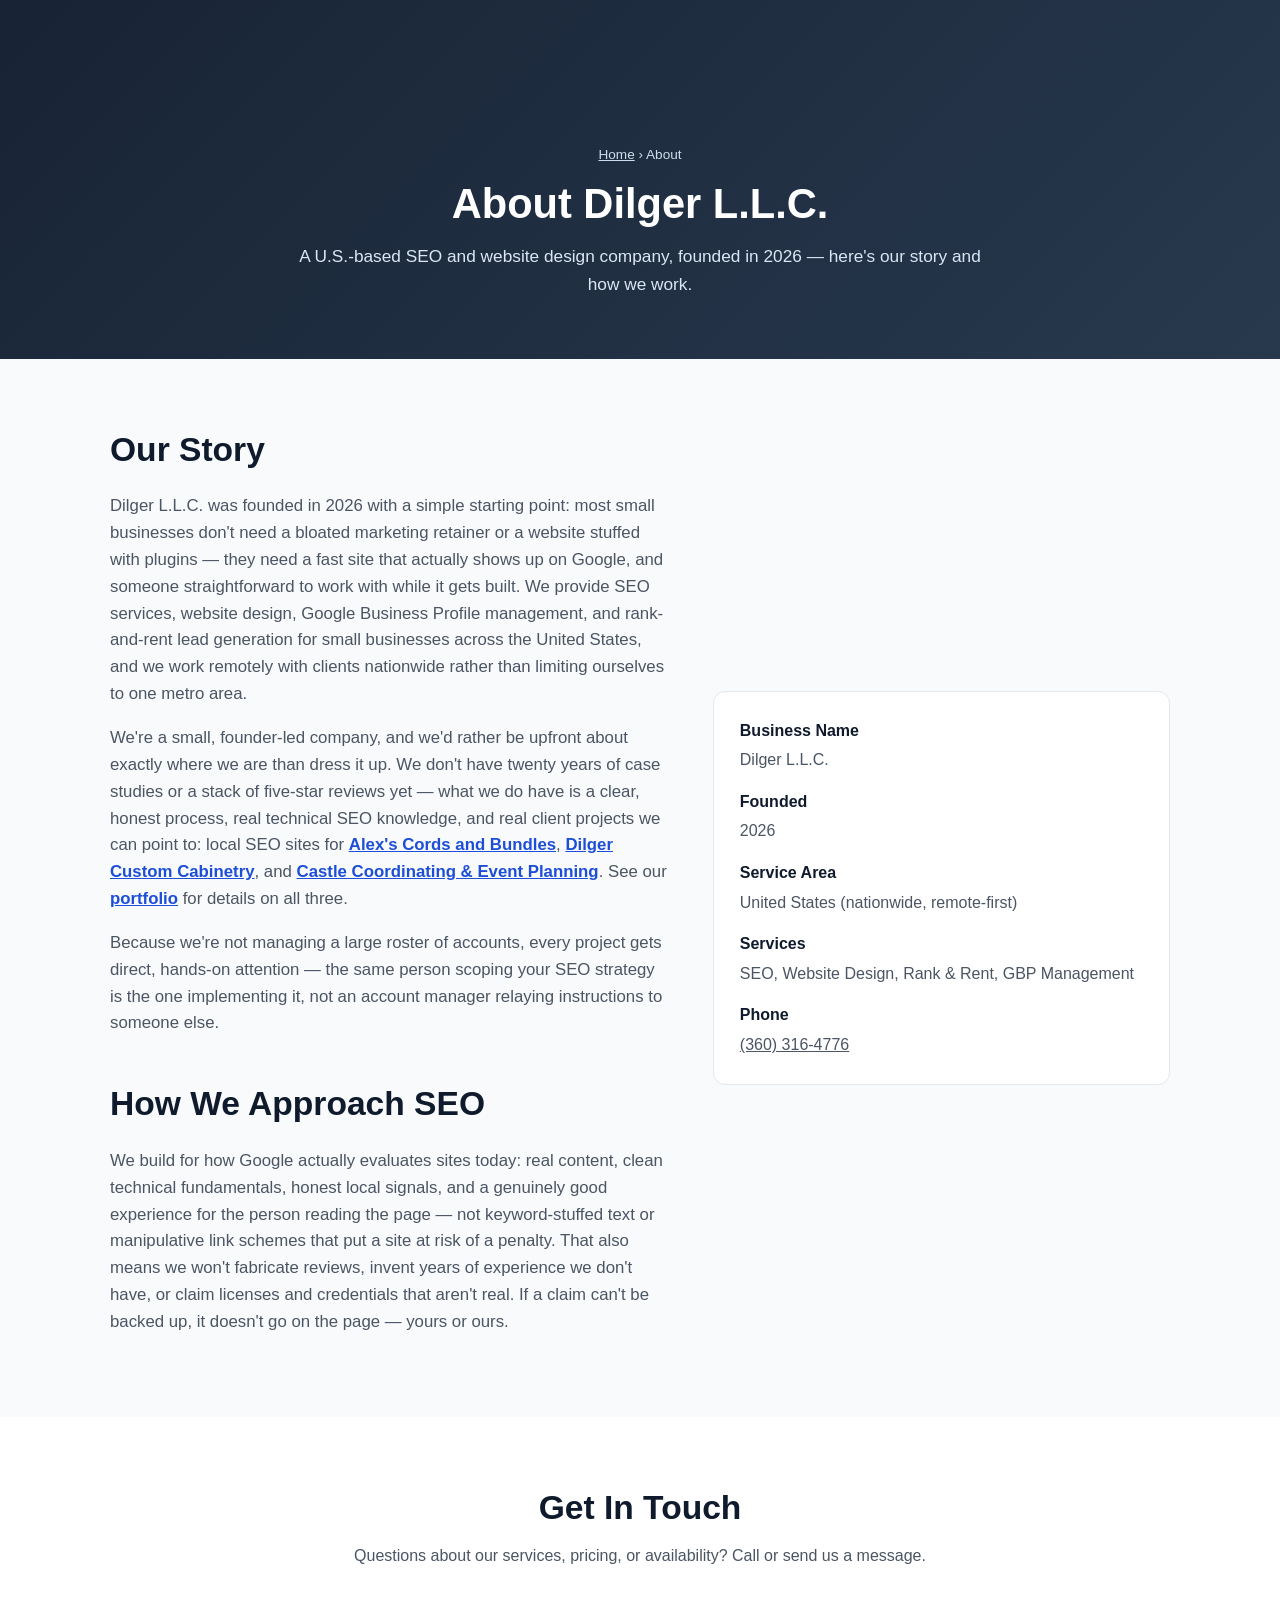
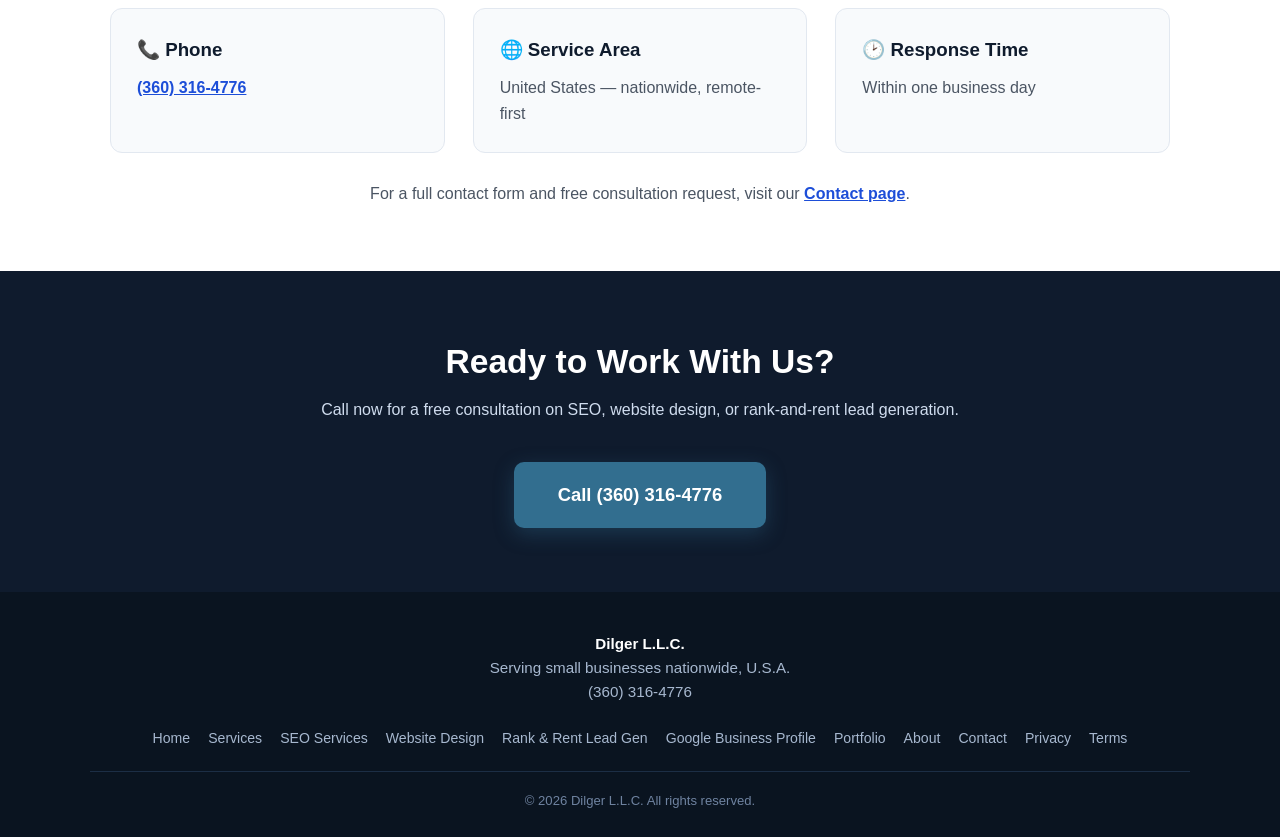
==== commit 093a5cf1: "Bring privacy and terms pages in line with the rest of the site The standalone privacy/terms pages h" ====
--- a/about.html
+++ b/about.html
@@ -14,19 +14,19 @@
 
 <title>About Dilger L.L.C. | SEO &amp; Web Design Agency</title>
 <meta name="description" content="Dilger L.L.C. is a U.S.-based SEO and website design company founded in 2026, helping small businesses get found and get more customers.">
-<link rel="canonical" href="https://www.dilgerllc.com/about.html">
+<link rel="canonical" href="https://dilgerllc.com/about.html">
 
 <meta property="og:type" content="website">
 <meta property="og:title" content="About Dilger L.L.C. | SEO &amp; Web Design Agency">
 <meta property="og:description" content="A U.S.-based SEO and website design company founded in 2026, helping small businesses get found and get more customers.">
-<meta property="og:url" content="https://www.dilgerllc.com/about.html">
-<meta property="og:image" content="https://www.dilgerllc.com/images/og-image.png">
+<meta property="og:url" content="https://dilgerllc.com/about.html">
+<meta property="og:image" content="https://dilgerllc.com/images/og-image.png">
 <meta property="og:locale" content="en_US">
 
 <meta name="twitter:card" content="summary_large_image">
 <meta name="twitter:title" content="About Dilger L.L.C.">
 <meta name="twitter:description" content="A U.S.-based SEO and website design company founded in 2026.">
-<meta name="twitter:image" content="https://www.dilgerllc.com/images/og-image.png">
+<meta name="twitter:image" content="https://dilgerllc.com/images/og-image.png">
 
 <link rel="icon" href="/favicon.png" type="image/png">
 <link rel="apple-touch-icon" href="/apple-touch-icon.png">
@@ -36,11 +36,11 @@
   "@context": "https://schema.org",
   "@type": "ProfessionalService",
   "name": "Dilger L.L.C.",
-  "image": "https://www.dilgerllc.com/images/og-image.png",
+  "image": "https://dilgerllc.com/images/og-image.png",
   "telephone": "+1-360-316-4776",
   "foundingDate": "2026",
   "areaServed": { "@type": "Country", "name": "United States" },
-  "url": "https://www.dilgerllc.com/about.html",
+  "url": "https://dilgerllc.com/about.html",
   "description": "Dilger L.L.C. is a U.S.-based SEO and website design company founded in 2026, helping small businesses get found and get more customers."
 }
 </script>
@@ -156,6 +156,8 @@
       <a href="portfolio.html">Portfolio</a>
       <a href="about.html">About</a>
       <a href="contact.html">Contact</a>
+      <a href="privacy.html">Privacy</a>
+      <a href="terms.html">Terms</a>
     </nav>
 
     <div class="footer-bottom">
--- a/css/main.css
+++ b/css/main.css
@@ -592,3 +592,7 @@
   .nav-toggle { display: block; }
   header.site-header { position: sticky; }
 }
+
+/* Legal pages (privacy / terms) */
+.legal h2 { font-size: 1.3rem; margin: 2rem 0 12px; }
+.legal .box { background: var(--bg-light); border-left: 4px solid var(--brand-primary); padding: 12px 16px; margin: 1rem 0; color: var(--text-muted); }
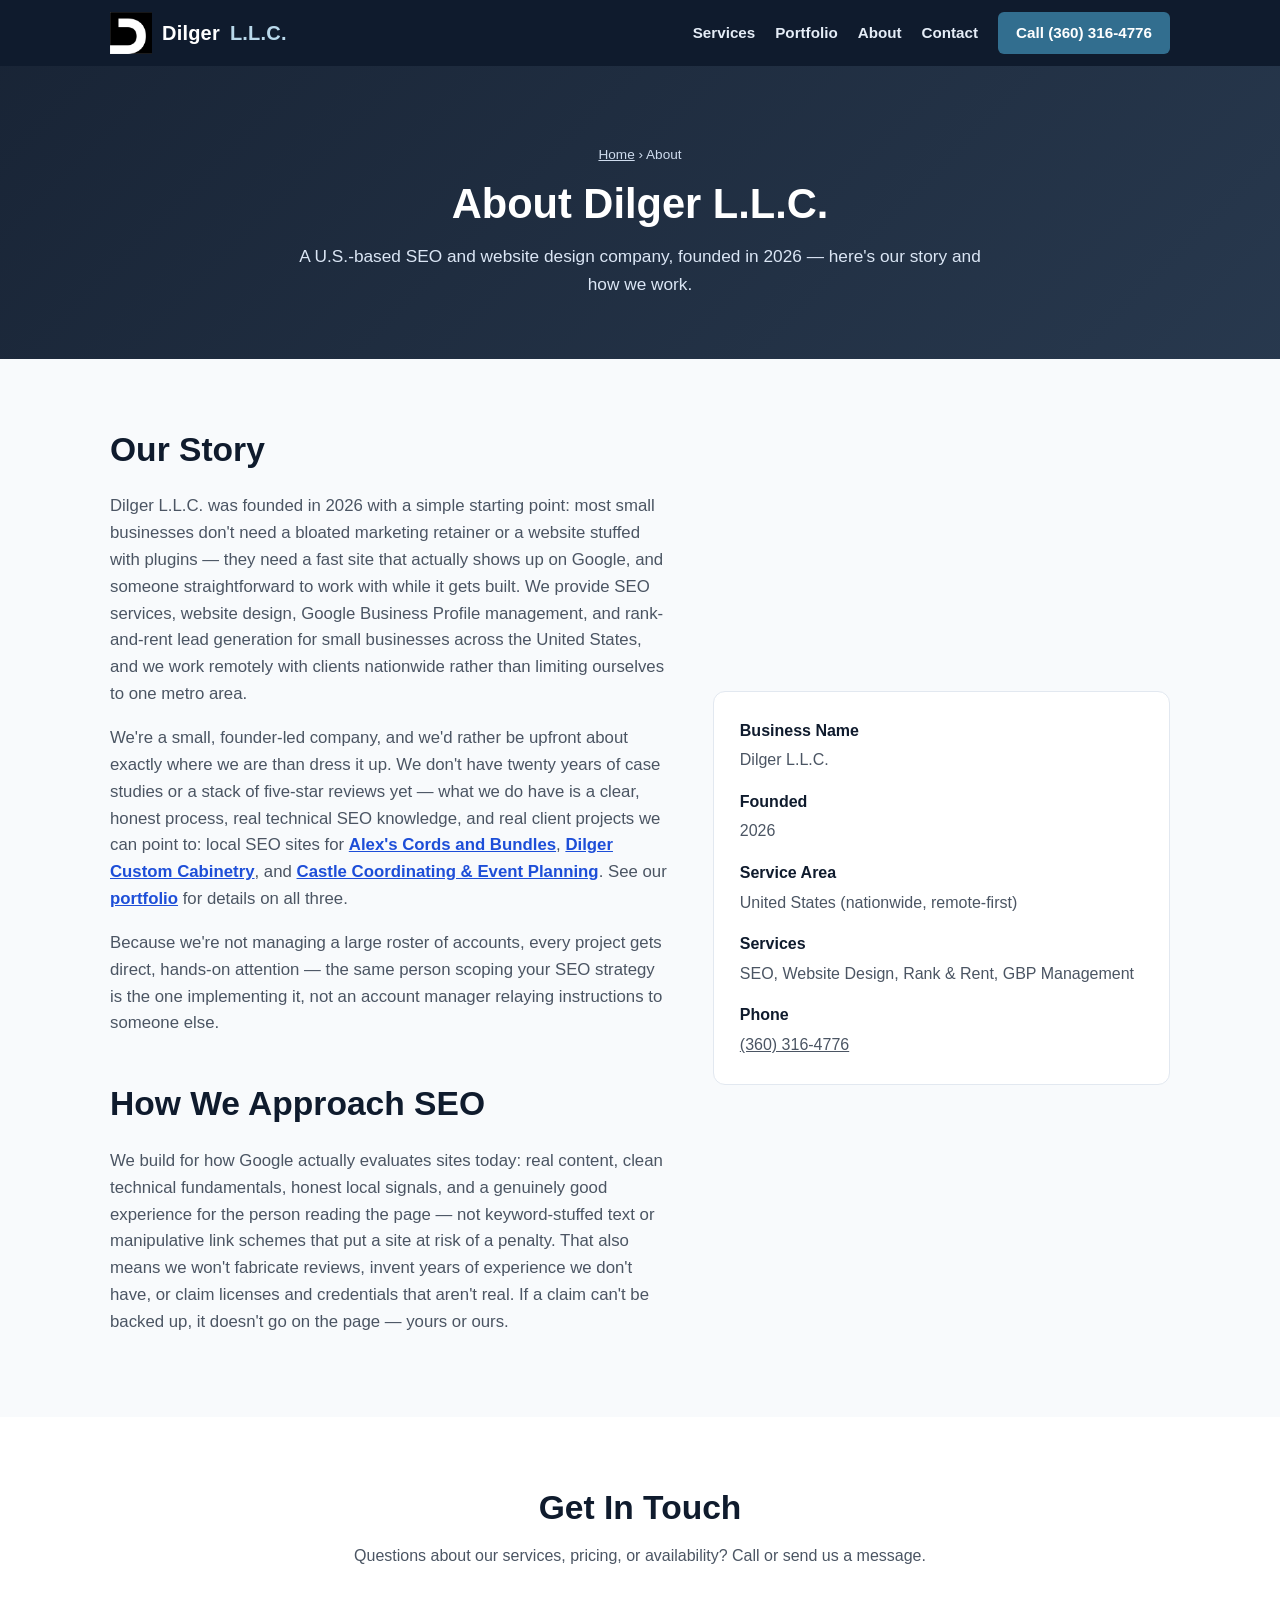
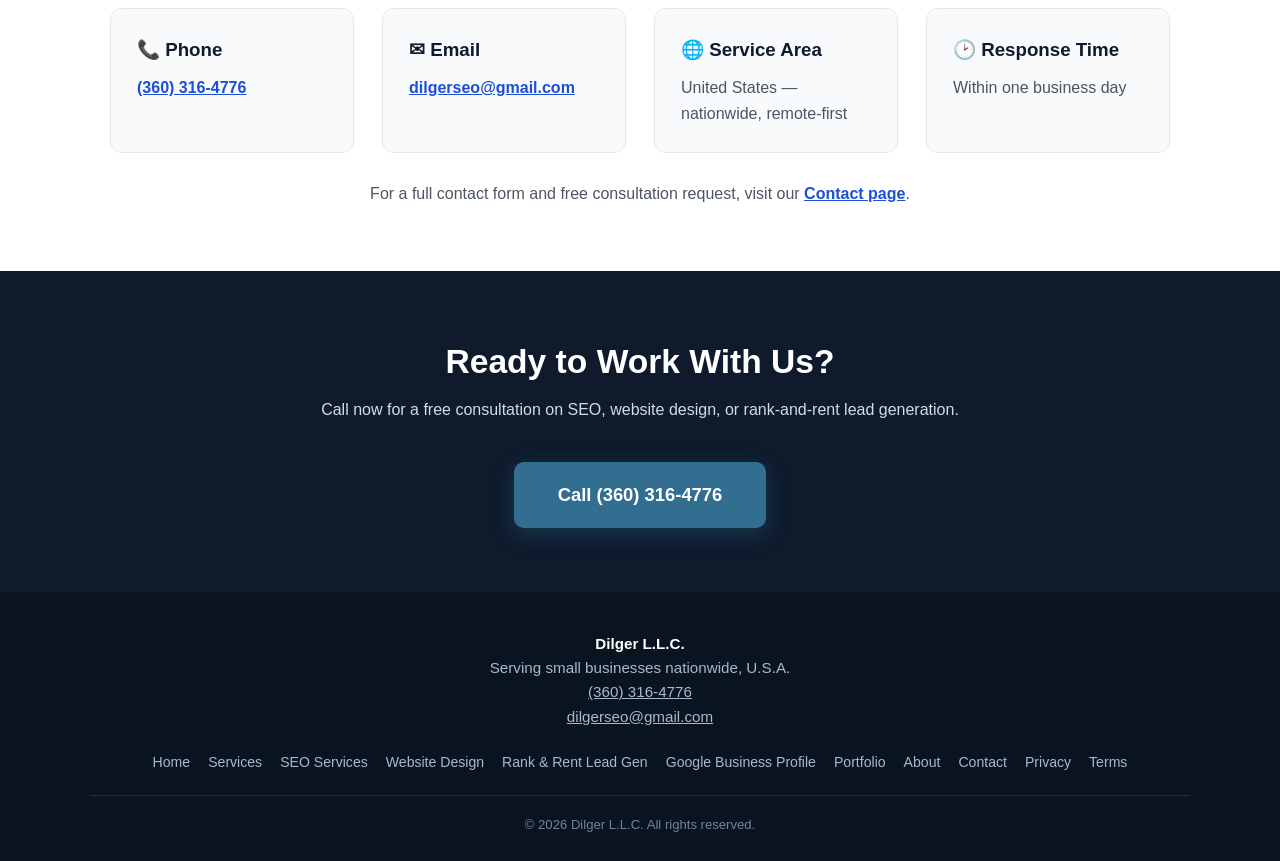
==== commit cde3fcaf: "Audit follow-up: header, accessibility, performance, SEO polish - Header is now always visible (was " ====
--- a/about.html
+++ b/about.html
@@ -22,13 +22,21 @@
 <meta property="og:url" content="https://dilgerllc.com/about.html">
 <meta property="og:image" content="https://dilgerllc.com/images/og-image.png">
 <meta property="og:locale" content="en_US">
+<meta property="og:site_name" content="Dilger L.L.C.">
+<meta property="og:image:width" content="1200">
+<meta property="og:image:height" content="630">
+<meta property="og:image:alt" content="Dilger L.L.C. SEO and website design services">
 
 <meta name="twitter:card" content="summary_large_image">
 <meta name="twitter:title" content="About Dilger L.L.C.">
 <meta name="twitter:description" content="A U.S.-based SEO and website design company founded in 2026.">
 <meta name="twitter:image" content="https://dilgerllc.com/images/og-image.png">
+<meta name="twitter:image:alt" content="Dilger L.L.C. SEO and website design services">
 
-<link rel="icon" href="/favicon.png" type="image/png">
+<meta name="theme-color" content="#0f1b2d">
+<link rel="icon" href="/favicon.ico" sizes="48x48">
+<link rel="icon" href="/favicon-96x96.png" type="image/png" sizes="96x96">
+<link rel="icon" href="/favicon-192x192.png" type="image/png" sizes="192x192">
 <link rel="apple-touch-icon" href="/apple-touch-icon.png">
 
 <script type="application/ld+json">
@@ -38,24 +46,37 @@
   "name": "Dilger L.L.C.",
   "image": "https://dilgerllc.com/images/og-image.png",
   "telephone": "+1-360-316-4776",
+  "email": "dilgerseo@gmail.com",
+  "logo": "https://dilgerllc.com/images/logo-icon.png",
   "foundingDate": "2026",
   "areaServed": { "@type": "Country", "name": "United States" },
   "url": "https://dilgerllc.com/about.html",
   "description": "Dilger L.L.C. is a U.S.-based SEO and website design company founded in 2026, helping small businesses get found and get more customers."
 }
 </script>
+<script type="application/ld+json">
+{
+  "@context": "https://schema.org",
+  "@type": "BreadcrumbList",
+  "itemListElement": [
+    { "@type": "ListItem", "position": 1, "name": "Home", "item": "https://dilgerllc.com/" },
+    { "@type": "ListItem", "position": 2, "name": "About", "item": "https://dilgerllc.com/about.html" }
+  ]
+}
+</script>
 <link rel="stylesheet" href="css/main.css">
 </head>
 <body>
+<a class="skip-link" href="#top">Skip to main content</a>
 
 <header class="site-header">
   <div class="header-inner">
-    <a href="index.html" class="brand">
-      <img class="brand-logo" src="images/logo-icon.png" alt="Dilger L.L.C. logo" width="42" height="42">
+    <a href="/" class="brand">
+      <img class="brand-logo" src="images/logo-icon.png" alt="" width="42" height="42">
       Dilger <span>L.L.C.</span>
     </a>
-    <button class="nav-toggle" id="navToggle" aria-label="Toggle navigation" aria-expanded="false">&#9776;</button>
-    <nav class="main-nav" id="mainNav">
+    <button class="nav-toggle" id="navToggle" aria-label="Toggle navigation" aria-controls="mainNav" aria-expanded="false">&#9776;</button>
+    <nav class="main-nav" id="mainNav" aria-label="Main">
       <a href="services.html">Services</a>
       <a href="portfolio.html">Portfolio</a>
       <a href="about.html">About</a>
@@ -69,7 +90,7 @@
 
   <section class="page-hero">
     <div class="container">
-      <p class="breadcrumb"><a href="index.html">Home</a> &rsaquo; About</p>
+      <p class="breadcrumb"><a href="/">Home</a> &rsaquo; About</p>
       <h1>About Dilger&nbsp;L.L.C.</h1>
       <p class="subhead">A U.S.-based SEO and website design company, founded in 2026 &mdash; here's our story and how we work.</p>
     </div>
@@ -115,6 +136,10 @@
           <p><a class="plain-link" href="tel:+13603164776" onclick="trackCall('about_contact_phone_button')">(360) 316-4776</a></p>
         </div>
         <div class="contact-card">
+          <h3>&#9993; Email</h3>
+          <p><a class="plain-link" href="mailto:dilgerseo@gmail.com">dilgerseo@gmail.com</a></p>
+        </div>
+        <div class="contact-card">
           <h3>&#127760; Service Area</h3>
           <p>United States &mdash; nationwide, remote-first</p>
         </div>
@@ -143,11 +168,12 @@
     <div class="footer-nap">
       <strong>Dilger L.L.C.</strong><br>
       Serving small businesses nationwide, U.S.A.<br>
-      (360) 316-4776
+      <a href="tel:+13603164776" onclick="trackCall('footer_phone_button')">(360) 316-4776</a><br>
+      <a href="mailto:dilgerseo@gmail.com">dilgerseo@gmail.com</a>
     </div>
 
     <nav class="footer-sitemap" aria-label="Site links">
-      <a href="index.html">Home</a>
+      <a href="/">Home</a>
       <a href="services.html">Services</a>
       <a href="seo-services.html">SEO Services</a>
       <a href="website-design.html">Website Design</a>
@@ -161,11 +187,11 @@
     </nav>
 
     <div class="footer-bottom">
-      &copy; <span id="year"></span> Dilger L.L.C. All rights reserved.
+      &copy; <span id="year">2026</span> Dilger L.L.C. All rights reserved.
     </div>
   </div>
 </footer>
 
-<script src="js/main.js"></script>
+<script src="js/main.js" defer></script>
 </body>
 </html>
--- a/css/main.css
+++ b/css/main.css
@@ -14,7 +14,7 @@
 }
 
 * { box-sizing: border-box; }
-html { scroll-behavior: smooth; }
+html { scroll-behavior: smooth; scroll-padding-top: 80px; }
 body {
   margin: 0;
   font-family: -apple-system, BlinkMacSystemFont, "Segoe UI", Roboto, Helvetica, Arial, sans-serif;
@@ -35,15 +35,6 @@
   left: 0;
   right: 0;
   z-index: 50;
-  opacity: 0;
-  transform: translateY(-8px);
-  pointer-events: none;
-  transition: opacity 0.4s ease, transform 0.4s ease;
-}
-header.site-header.visible {
-  opacity: 1;
-  transform: translateY(0);
-  pointer-events: auto;
 }
 .header-inner {
   display: flex;
@@ -590,9 +581,25 @@
   }
   nav.main-nav.open { display: flex; }
   .nav-toggle { display: block; }
-  header.site-header { position: sticky; }
 }
 
 /* Legal pages (privacy / terms) */
 .legal h2 { font-size: 1.3rem; margin: 2rem 0 12px; }
 .legal .box { background: var(--bg-light); border-left: 4px solid var(--brand-primary); padding: 12px 16px; margin: 1rem 0; color: var(--text-muted); }
+
+/* Accessibility */
+.skip-link { position: absolute; left: -9999px; top: 0; z-index: 100; background: #fff; color: var(--brand-dark); padding: 10px 16px; border-radius: 0 0 6px 6px; font-weight: 700; text-decoration: none; }
+.skip-link:focus { left: 12px; }
+a:focus-visible, button:focus-visible, input:focus-visible, select:focus-visible, textarea:focus-visible { outline: 3px solid var(--brand-primary); outline-offset: 2px; }
+.site-header :focus-visible, .hero :focus-visible, .page-hero :focus-visible, .cta-section :focus-visible, .site-footer :focus-visible { outline-color: var(--brand-accent-light); }
+@media (prefers-reduced-motion: reduce) {
+  html { scroll-behavior: auto; }
+  *, *::before, *::after { transition: none !important; animation: none !important; }
+}
+
+/* Footer contact links, form hints, responsive image wrapper */
+.footer-nap a { color: inherit; text-decoration: underline; }
+.footer-nap a:hover { color: #fff; }
+.req { color: #b91c1c; margin-left: 2px; }
+.form-required-note { margin: 0; color: var(--text-muted); font-size: 0.85rem; }
+picture { display: contents; }
